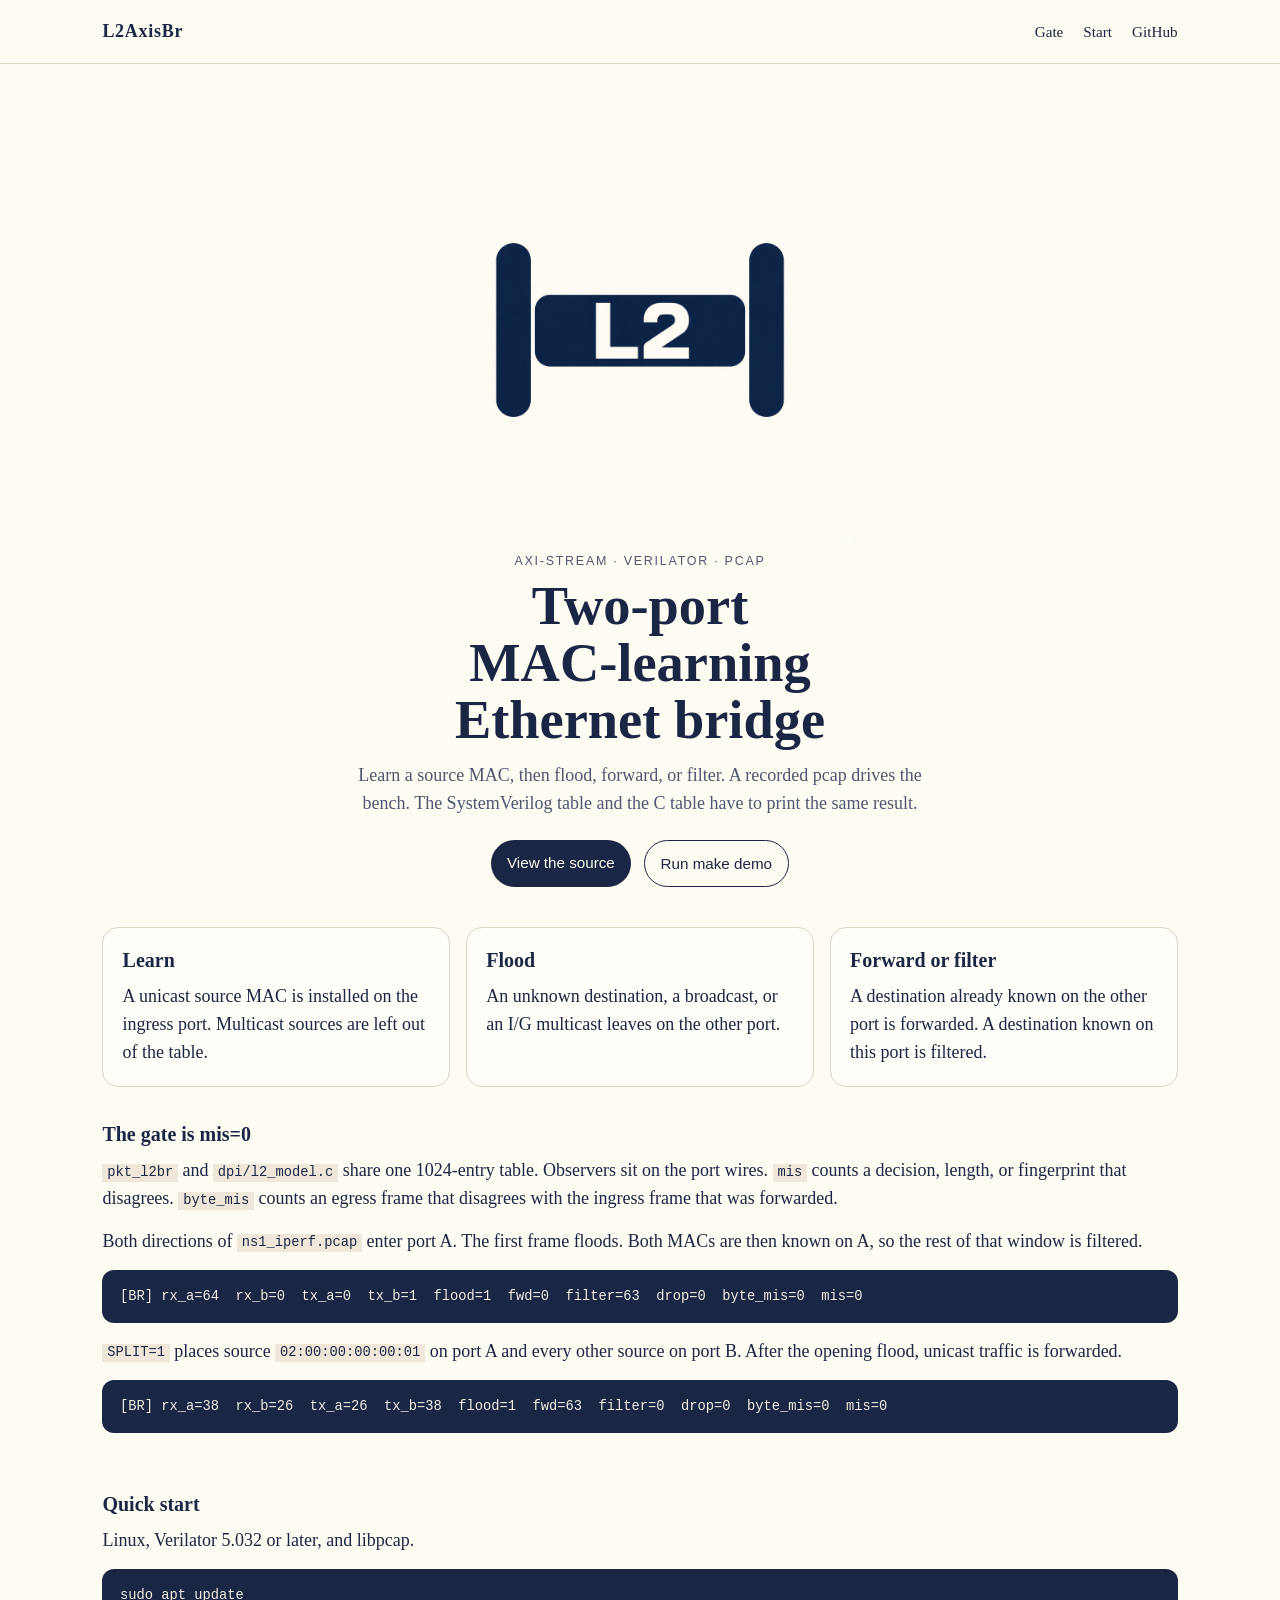
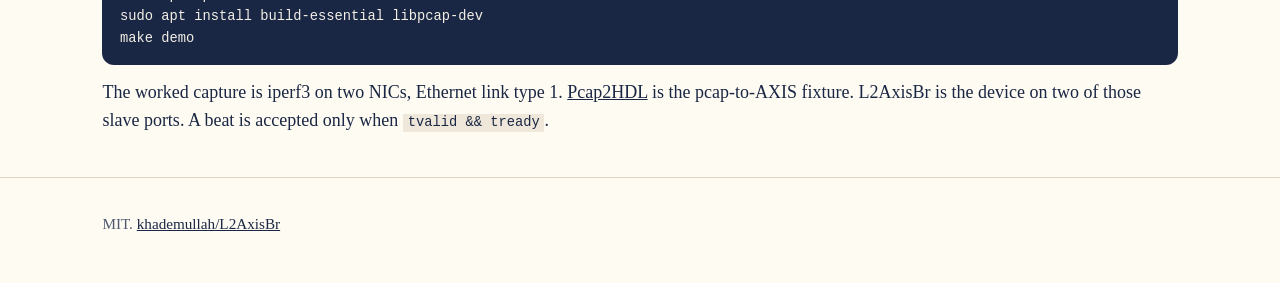
==== docs/index.html @ e2255aa2 "Add index.html" ====
<!DOCTYPE html>
<html lang="en">
<head>
  <meta charset="utf-8">
  <meta name="viewport" content="width=device-width, initial-scale=1">
  <title>L2AxisBr — two-port MAC-learning Ethernet bridge</title>
  <meta name="description" content="Two-port MAC-learning Ethernet bridge on AXI-Stream. Replay a pcap in Verilator. The SystemVerilog table and the C table have to agree.">
  <meta name="keywords" content="L2AxisBr, Ethernet bridge, AXI-Stream, MAC learning, SystemVerilog, Verilator, pcap, FPGA">
  <meta name="robots" content="index, follow">
  <link rel="canonical" href="https://khademullah.github.io/L2AxisBr/">
  <link rel="icon" href="logo.jpg" type="image/jpeg">
  <meta property="og:type" content="website">
  <meta property="og:title" content="L2AxisBr — two-port MAC-learning Ethernet bridge">
  <meta property="og:description" content="Learn a source MAC, then flood, forward, or filter. A pcap drives Verilator, and the RTL and a C model of the same table must agree.">
  <meta property="og:url" content="https://khademullah.github.io/L2AxisBr/">
  <meta property="og:image" content="https://khademullah.github.io/L2AxisBr/logo-2.jpg">
  <meta name="twitter:card" content="summary">
  <meta name="twitter:title" content="L2AxisBr — two-port MAC-learning Ethernet bridge">
  <meta name="twitter:description" content="Learn a source MAC, then flood, forward, or filter. A pcap drives Verilator, and the RTL and a C model of the same table must agree.">
  <meta name="twitter:image" content="https://khademullah.github.io/L2AxisBr/logo-2.jpg">
  <link rel="sitemap" type="application/xml" title="Sitemap" href="sitemap.xml">
  <link rel="sitemap" type="application/xml" title="Site" href="site.xml">
  <link rel="stylesheet" href="style.css">
  <script type="application/ld+json">
  {
    "@context": "https://schema.org",
    "@type": "SoftwareSourceCode",
    "name": "L2AxisBr",
    "description": "Two-port MAC-learning Ethernet bridge on AXI-Stream. Replay a pcap in Verilator. The SystemVerilog table and the C table have to agree.",
    "codeRepository": "https://github.com/khademullah/L2AxisBr",
    "programmingLanguage": ["SystemVerilog", "C"],
    "runtimePlatform": "Verilator",
    "license": "https://opensource.org/licenses/MIT",
    "author": {
      "@type": "Person",
      "name": "Khadem Ullah",
      "url": "https://github.com/khademullah"
    }
  }
  </script>
</head>
<body>
  <header class="bar">
    <a class="brand" href="#top">L2AxisBr</a>
    <nav>
      <a href="#gate">Gate</a>
      <a href="#start">Start</a>
      <a href="https://github.com/khademullah/L2AxisBr">GitHub</a>
    </nav>
  </header>

  <main id="top">
    <section class="hero">
      <img class="hero-logo" src="logo-2.jpg" width="640" height="640" alt="L2AxisBr: two ports joined by a bridge, with L2 on the bridge">
      <p class="kicker">AXI-Stream · Verilator · pcap</p>
      <h1>Two-port MAC&#8209;learning Ethernet bridge</h1>
      <p class="lede">Learn a source MAC, then flood, forward, or filter. A recorded pcap drives the bench. The SystemVerilog table and the C table have to print the same result.</p>
      <p class="actions">
        <a class="button" href="https://github.com/khademullah/L2AxisBr">View the source</a>
        <a class="button quiet" href="#start">Run make demo</a>
      </p>
    </section>

    <section class="rules" aria-label="Forwarding">
      <article>
        <h2>Learn</h2>
        <p>A unicast source MAC is installed on the ingress port. Multicast sources are left out of the table.</p>
      </article>
      <article>
        <h2>Flood</h2>
        <p>An unknown destination, a broadcast, or an I/G multicast leaves on the other port.</p>
      </article>
      <article>
        <h2>Forward or filter</h2>
        <p>A destination already known on the other port is forwarded. A destination known on this port is filtered.</p>
      </article>
    </section>

    <section id="gate">
      <h2>The gate is mis=0</h2>
      <p><code>pkt_l2br</code> and <code>dpi/l2_model.c</code> share one 1024-entry table. Observers sit on the port wires. <code>mis</code> counts a decision, length, or fingerprint that disagrees. <code>byte_mis</code> counts an egress frame that disagrees with the ingress frame that was forwarded.</p>
      <p>Both directions of <code>ns1_iperf.pcap</code> enter port A. The first frame floods. Both MACs are then known on A, so the rest of that window is filtered.</p>
      <pre><code>[BR] rx_a=64  rx_b=0  tx_a=0  tx_b=1  flood=1  fwd=0  filter=63  drop=0  byte_mis=0  mis=0</code></pre>
      <p><code>SPLIT=1</code> places source <code>02:00:00:00:00:01</code> on port A and every other source on port B. After the opening flood, unicast traffic is forwarded.</p>
      <pre><code>[BR] rx_a=38  rx_b=26  tx_a=26  tx_b=38  flood=1  fwd=63  filter=0  drop=0  byte_mis=0  mis=0</code></pre>
    </section>

    <section id="start">
      <h2>Quick start</h2>
      <p>Linux, Verilator 5.032 or later, and libpcap.</p>
      <pre><code>sudo apt update
sudo apt install build-essential libpcap-dev
make demo</code></pre>
      <p>The worked capture is iperf3 on two NICs, Ethernet link type 1. <a href="https://github.com/khademullah/Pcap2HDL">Pcap2HDL</a> is the pcap-to-AXIS fixture. L2AxisBr is the device on two of those slave ports. A beat is accepted only when <code>tvalid &amp;&amp; tready</code>.</p>
    </section>
  </main>

  <footer>
    <p>MIT. <a href="https://github.com/khademullah/L2AxisBr">khademullah/L2AxisBr</a></p>
  </footer>
</body>
</html>
---- docs/style.css ----
:root {
  --paper: #fefbf2;
  --ink: #1a2744;
  --muted: #4d5870;
  --line: #ddd4c4;
  --card: #fffdf8;
}

* { box-sizing: border-box; }

html { scroll-behavior: smooth; }

body {
  margin: 0;
  color: var(--ink);
  background: var(--paper);
  font: 18px/1.55 "Iowan Old Style", Palatino, "Palatino Linotype", Georgia, serif;
}

a { color: var(--ink); }

code, pre {
  font-family: "IBM Plex Mono", "Source Code Pro", ui-monospace, monospace;
  font-size: 0.86rem;
}

code {
  background: #efe8da;
  padding: 0.1em 0.35em;
}

.bar {
  display: flex;
  justify-content: space-between;
  align-items: baseline;
  gap: 1rem;
  padding: 1.1rem 8vw;
  border-bottom: 1px solid var(--line);
}

.brand {
  font-weight: 700;
  letter-spacing: 0.04em;
  text-decoration: none;
}

nav { display: flex; gap: 1.25rem; }

nav a { text-decoration: none; font-size: 0.95rem; }

nav a:hover { text-decoration: underline; }

.hero {
  padding: 3.5rem 8vw 2.5rem;
  text-align: center;
}

.hero-logo {
  width: min(420px, 78vw);
  height: auto;
  background: transparent;
}

.kicker {
  margin: 0.2rem 0 0.4rem;
  letter-spacing: 0.14em;
  text-transform: uppercase;
  font-size: 0.78rem;
  color: var(--muted);
  font-family: "IBM Plex Sans", "Segoe UI", sans-serif;
}

h1 {
  margin: 0 auto 0.8rem;
  max-width: 18ch;
  font-size: clamp(2.1rem, 5vw, 3.4rem);
  line-height: 1.05;
  font-weight: 650;
}

.lede {
  max-width: 38rem;
  margin: 0 auto 1.4rem;
  color: var(--muted);
}

.actions { display: flex; justify-content: center; gap: 0.8rem; flex-wrap: wrap; }

.button {
  display: inline-block;
  background: var(--ink);
  color: var(--paper);
  text-decoration: none;
  padding: 0.65rem 1rem;
  border-radius: 999px;
  font-family: "IBM Plex Sans", "Segoe UI", sans-serif;
  font-size: 0.95rem;
}

.button.quiet {
  background: transparent;
  color: var(--ink);
  border: 1px solid var(--ink);
}

.rules {
  display: grid;
  grid-template-columns: repeat(3, 1fr);
  gap: 1rem;
  padding: 0 8vw 2rem;
}

.rules article {
  background: var(--card);
  border: 1px solid var(--line);
  border-radius: 16px;
  padding: 1.1rem 1.2rem 1.2rem;
}

.rules h2, section h2 { margin: 0 0 0.45rem; font-size: 1.25rem; }

.rules p, section p { margin: 0; }

section { padding: 0 8vw 2.6rem; }

section p + p, section p + pre, section pre + p { margin-top: 0.9rem; }

pre {
  background: var(--ink);
  color: #f3efe6;
  padding: 1rem 1.1rem;
  border-radius: 12px;
  overflow-x: auto;
}

pre code { background: transparent; color: inherit; padding: 0; }

footer {
  border-top: 1px solid var(--line);
  padding: 1.2rem 8vw 2rem;
  color: var(--muted);
  font-size: 0.95rem;
}

@media (max-width: 800px) {
  .rules { grid-template-columns: 1fr; }
  .bar, .hero, .rules, section, footer { padding-left: 1.25rem; padding-right: 1.25rem; }
}
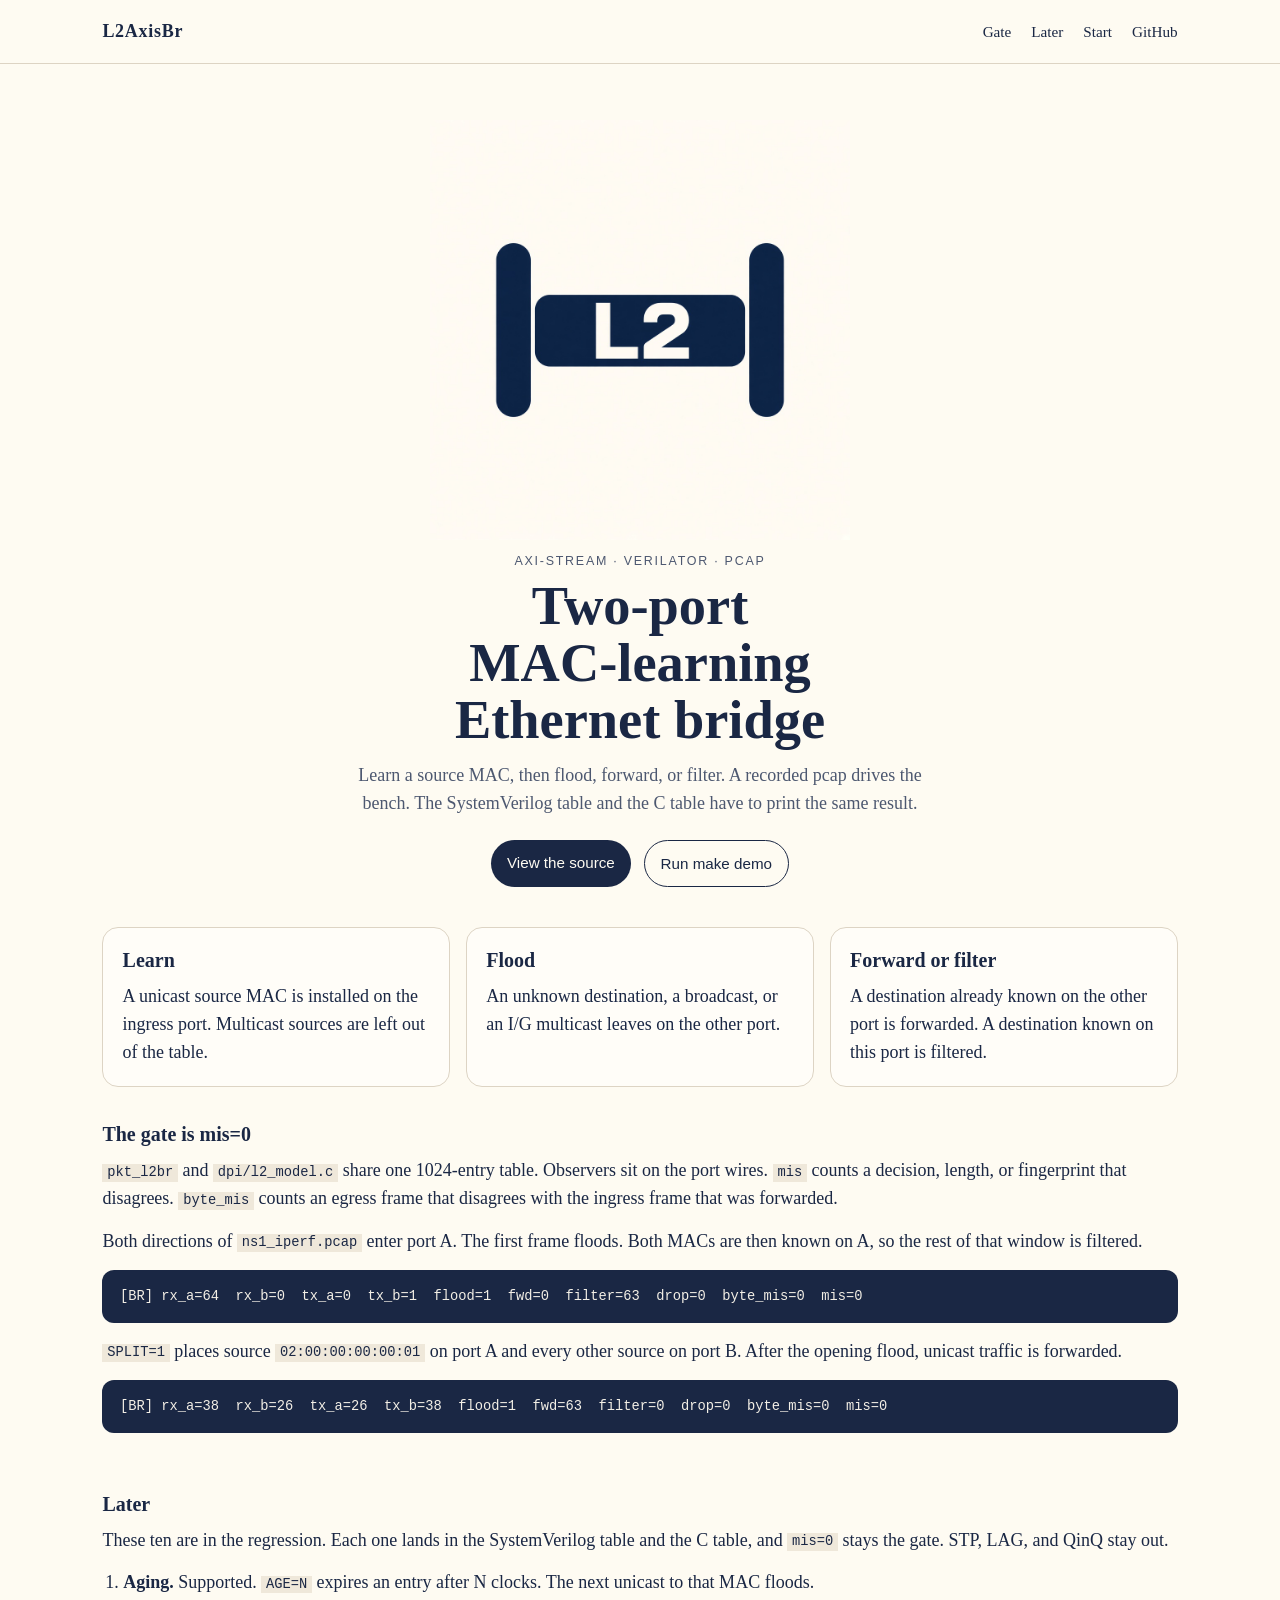
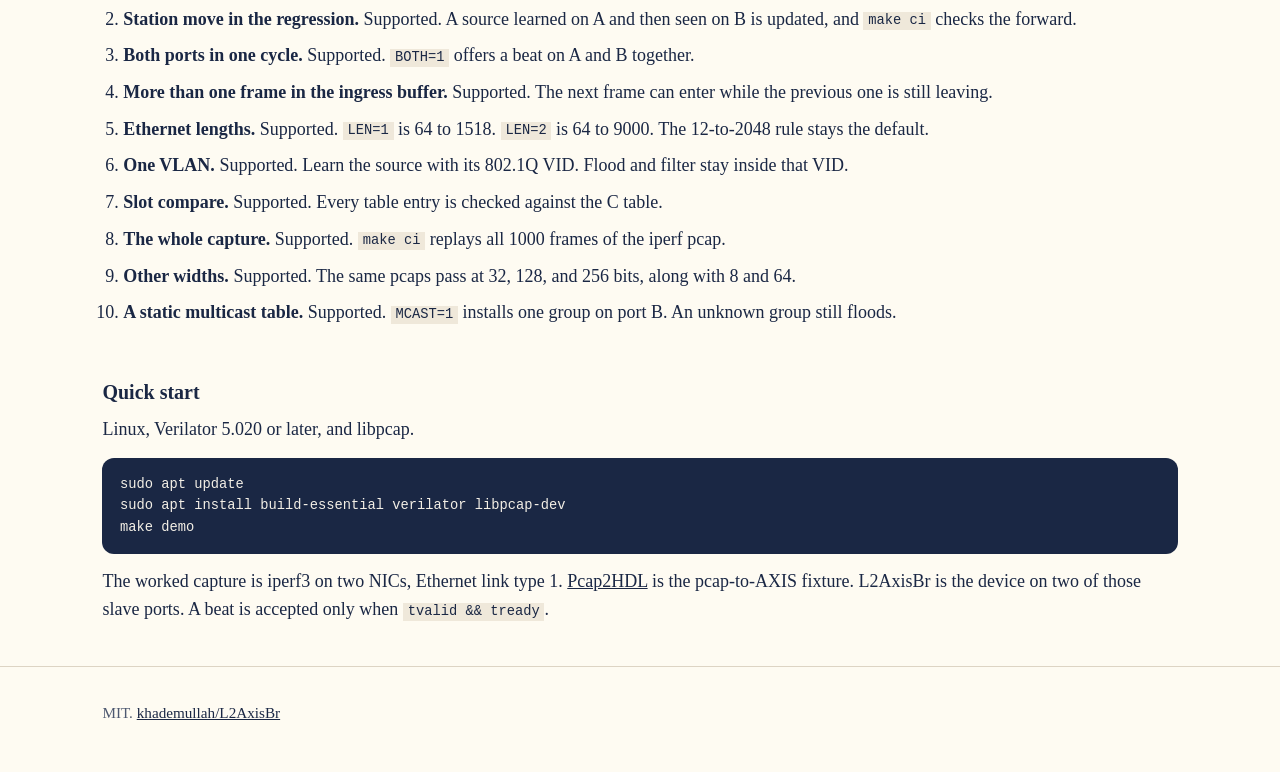
==== commit 34673fa3: "Add the ten regression features and build CI with packaged Verilator. Aging, VLAN, length modes, a s" ====
--- a/docs/index.html
+++ b/docs/index.html
@@ -44,6 +44,7 @@
     <a class="brand" href="#top">L2AxisBr</a>
     <nav>
       <a href="#gate">Gate</a>
+      <a href="#later">Later</a>
       <a href="#start">Start</a>
       <a href="https://github.com/khademullah/L2AxisBr">GitHub</a>
     </nav>
@@ -85,11 +86,28 @@
       <pre><code>[BR] rx_a=38  rx_b=26  tx_a=26  tx_b=38  flood=1  fwd=63  filter=0  drop=0  byte_mis=0  mis=0</code></pre>
     </section>
 
+    <section id="later">
+      <h2>Later</h2>
+      <p>These ten are in the regression. Each one lands in the SystemVerilog table and the C table, and <code>mis=0</code> stays the gate. STP, LAG, and QinQ stay out.</p>
+      <ol>
+        <li><strong>Aging.</strong> Supported. <code>AGE=N</code> expires an entry after N clocks. The next unicast to that MAC floods.</li>
+        <li><strong>Station move in the regression.</strong> Supported. A source learned on A and then seen on B is updated, and <code>make ci</code> checks the forward.</li>
+        <li><strong>Both ports in one cycle.</strong> Supported. <code>BOTH=1</code> offers a beat on A and B together.</li>
+        <li><strong>More than one frame in the ingress buffer.</strong> Supported. The next frame can enter while the previous one is still leaving.</li>
+        <li><strong>Ethernet lengths.</strong> Supported. <code>LEN=1</code> is 64 to 1518. <code>LEN=2</code> is 64 to 9000. The 12-to-2048 rule stays the default.</li>
+        <li><strong>One VLAN.</strong> Supported. Learn the source with its 802.1Q VID. Flood and filter stay inside that VID.</li>
+        <li><strong>Slot compare.</strong> Supported. Every table entry is checked against the C table.</li>
+        <li><strong>The whole capture.</strong> Supported. <code>make ci</code> replays all 1000 frames of the iperf pcap.</li>
+        <li><strong>Other widths.</strong> Supported. The same pcaps pass at 32, 128, and 256 bits, along with 8 and 64.</li>
+        <li><strong>A static multicast table.</strong> Supported. <code>MCAST=1</code> installs one group on port B. An unknown group still floods.</li>
+      </ol>
+    </section>
+
     <section id="start">
       <h2>Quick start</h2>
-      <p>Linux, Verilator 5.032 or later, and libpcap.</p>
+      <p>Linux, Verilator 5.020 or later, and libpcap.</p>
       <pre><code>sudo apt update
-sudo apt install build-essential libpcap-dev
+sudo apt install build-essential verilator libpcap-dev
 make demo</code></pre>
       <p>The worked capture is iperf3 on two NICs, Ethernet link type 1. <a href="https://github.com/khademullah/Pcap2HDL">Pcap2HDL</a> is the pcap-to-AXIS fixture. L2AxisBr is the device on two of those slave ports. A beat is accepted only when <code>tvalid &amp;&amp; tready</code>.</p>
     </section>
--- a/docs/style.css
+++ b/docs/style.css
@@ -123,7 +123,13 @@
 
 section { padding: 0 8vw 2.6rem; }
 
-section p + p, section p + pre, section pre + p { margin-top: 0.9rem; }
+section p + p, section p + pre, section pre + p, section p + ol { margin-top: 0.9rem; }
+
+#later ol { margin: 0.9rem 0 0; padding-left: 1.3rem; }
+
+#later li { margin: 0.55rem 0; }
+
+#later li strong { font-weight: 650; }
 
 pre {
   background: var(--ink);
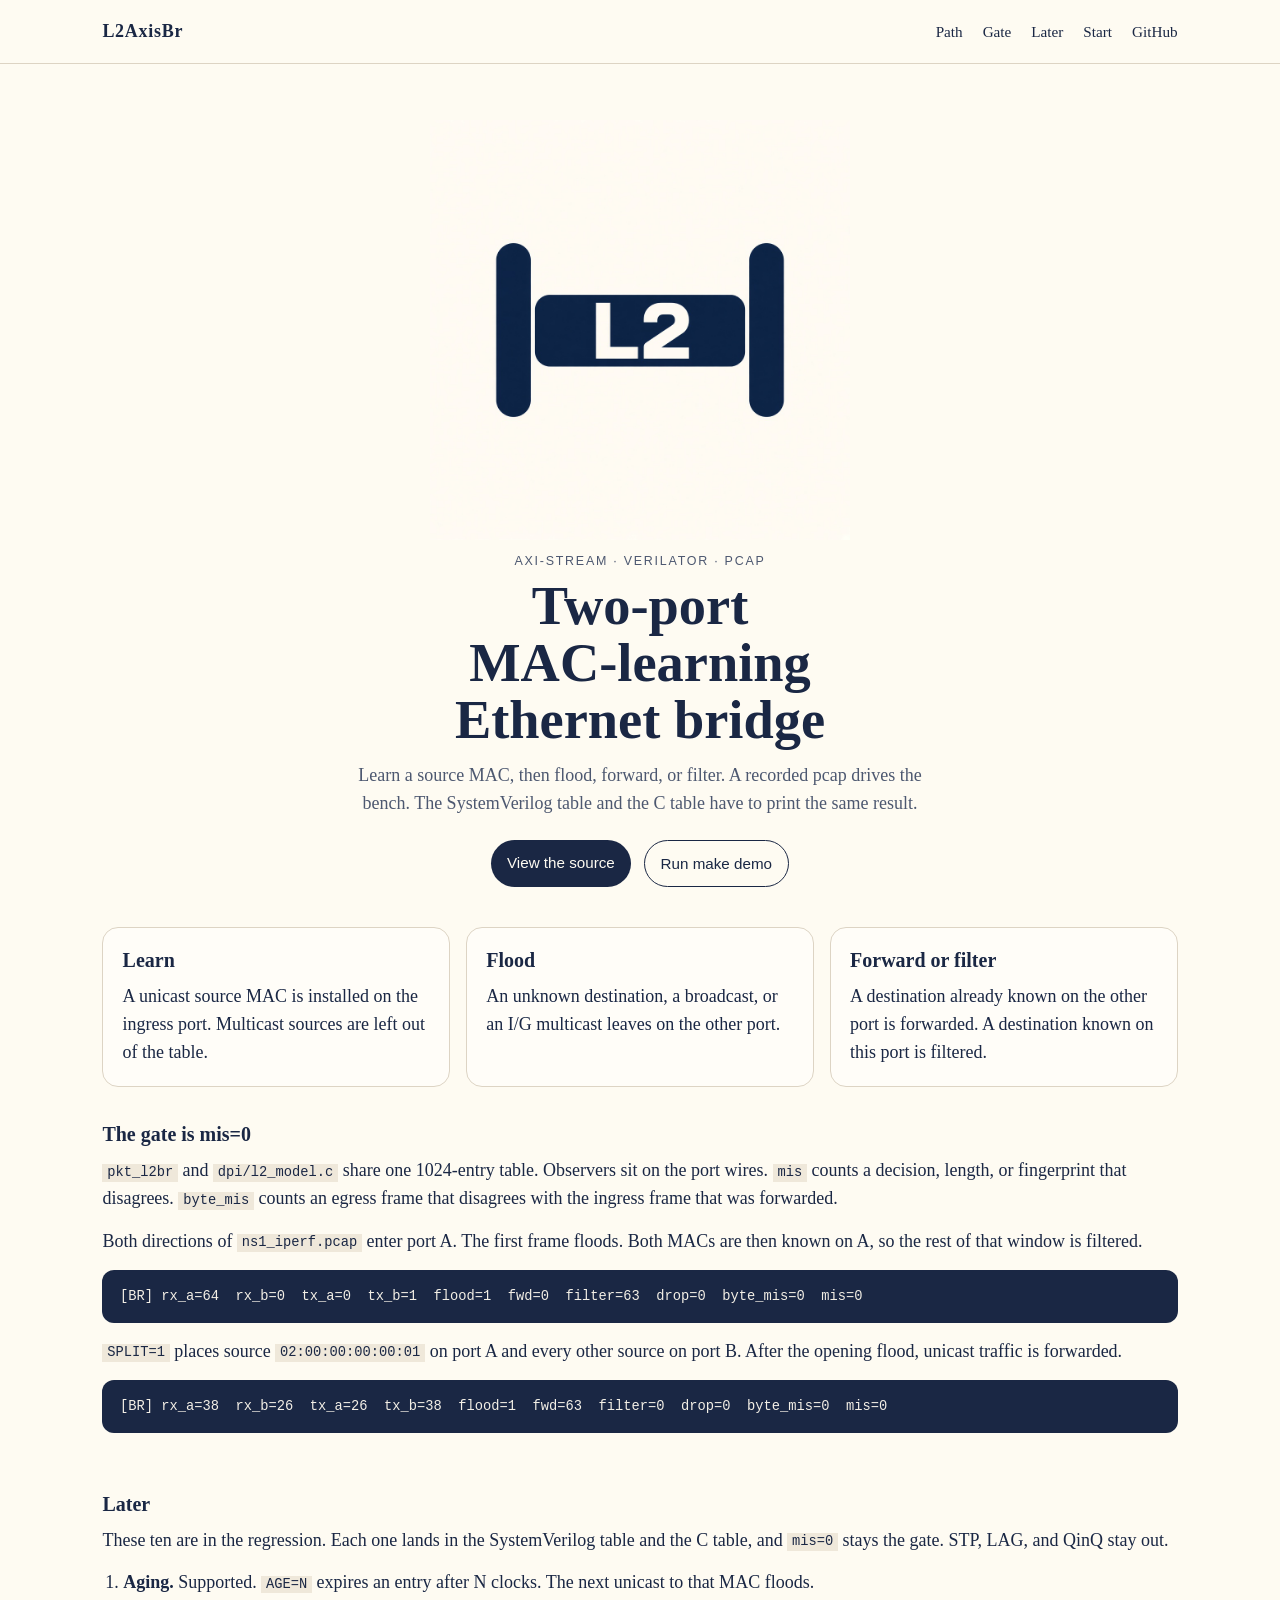
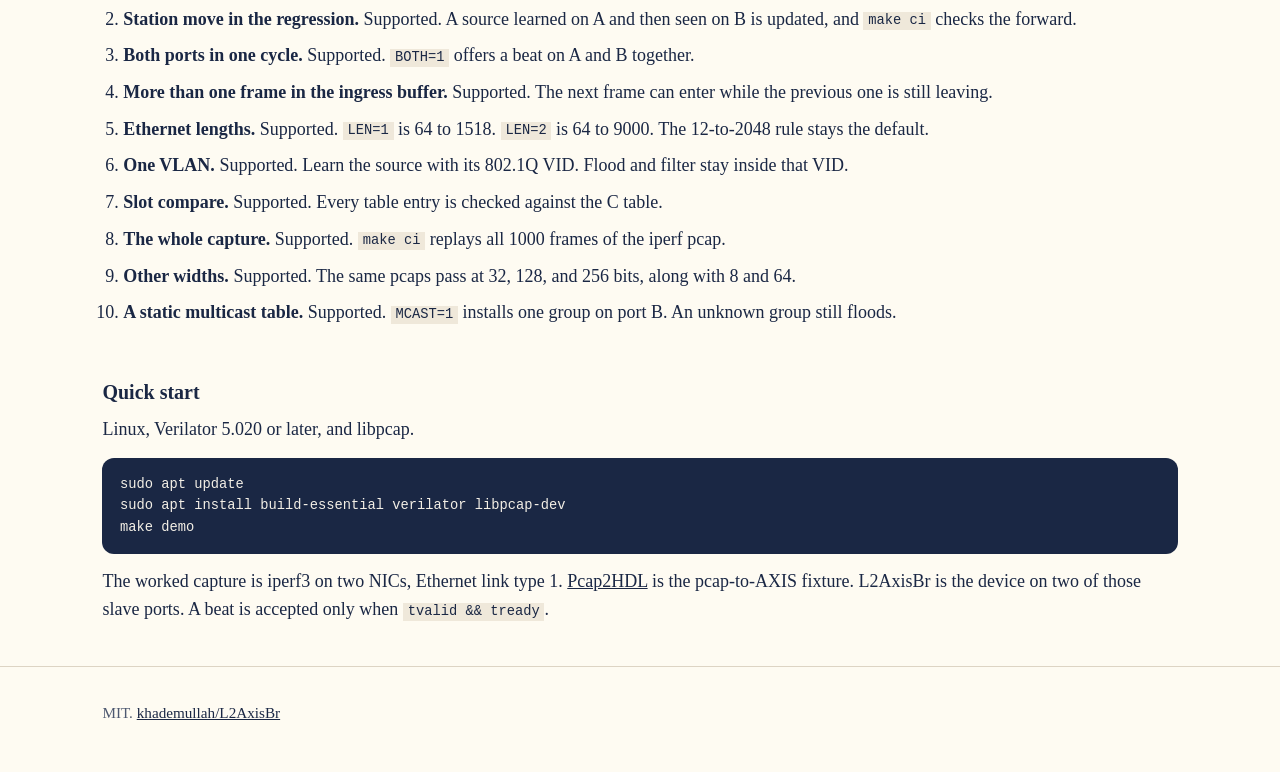
==== commit f00828f4: "Update index.html" ====
--- a/docs/index.html
+++ b/docs/index.html
@@ -43,6 +43,7 @@
   <header class="bar">
     <a class="brand" href="#top">L2AxisBr</a>
     <nav>
+      <a href="path.html">Path</a>
       <a href="#gate">Gate</a>
       <a href="#later">Later</a>
       <a href="#start">Start</a>
--- a/docs/style.css
+++ b/docs/style.css
@@ -123,6 +123,13 @@
 
 section { padding: 0 8vw 2.6rem; }
 
+.step img {
+  width: 100%;
+  height: auto;
+  margin-top: 0.9rem;
+  border: 1px solid var(--line);
+}
+
 section p + p, section p + pre, section pre + p, section p + ol { margin-top: 0.9rem; }
 
 #later ol { margin: 0.9rem 0 0; padding-left: 1.3rem; }
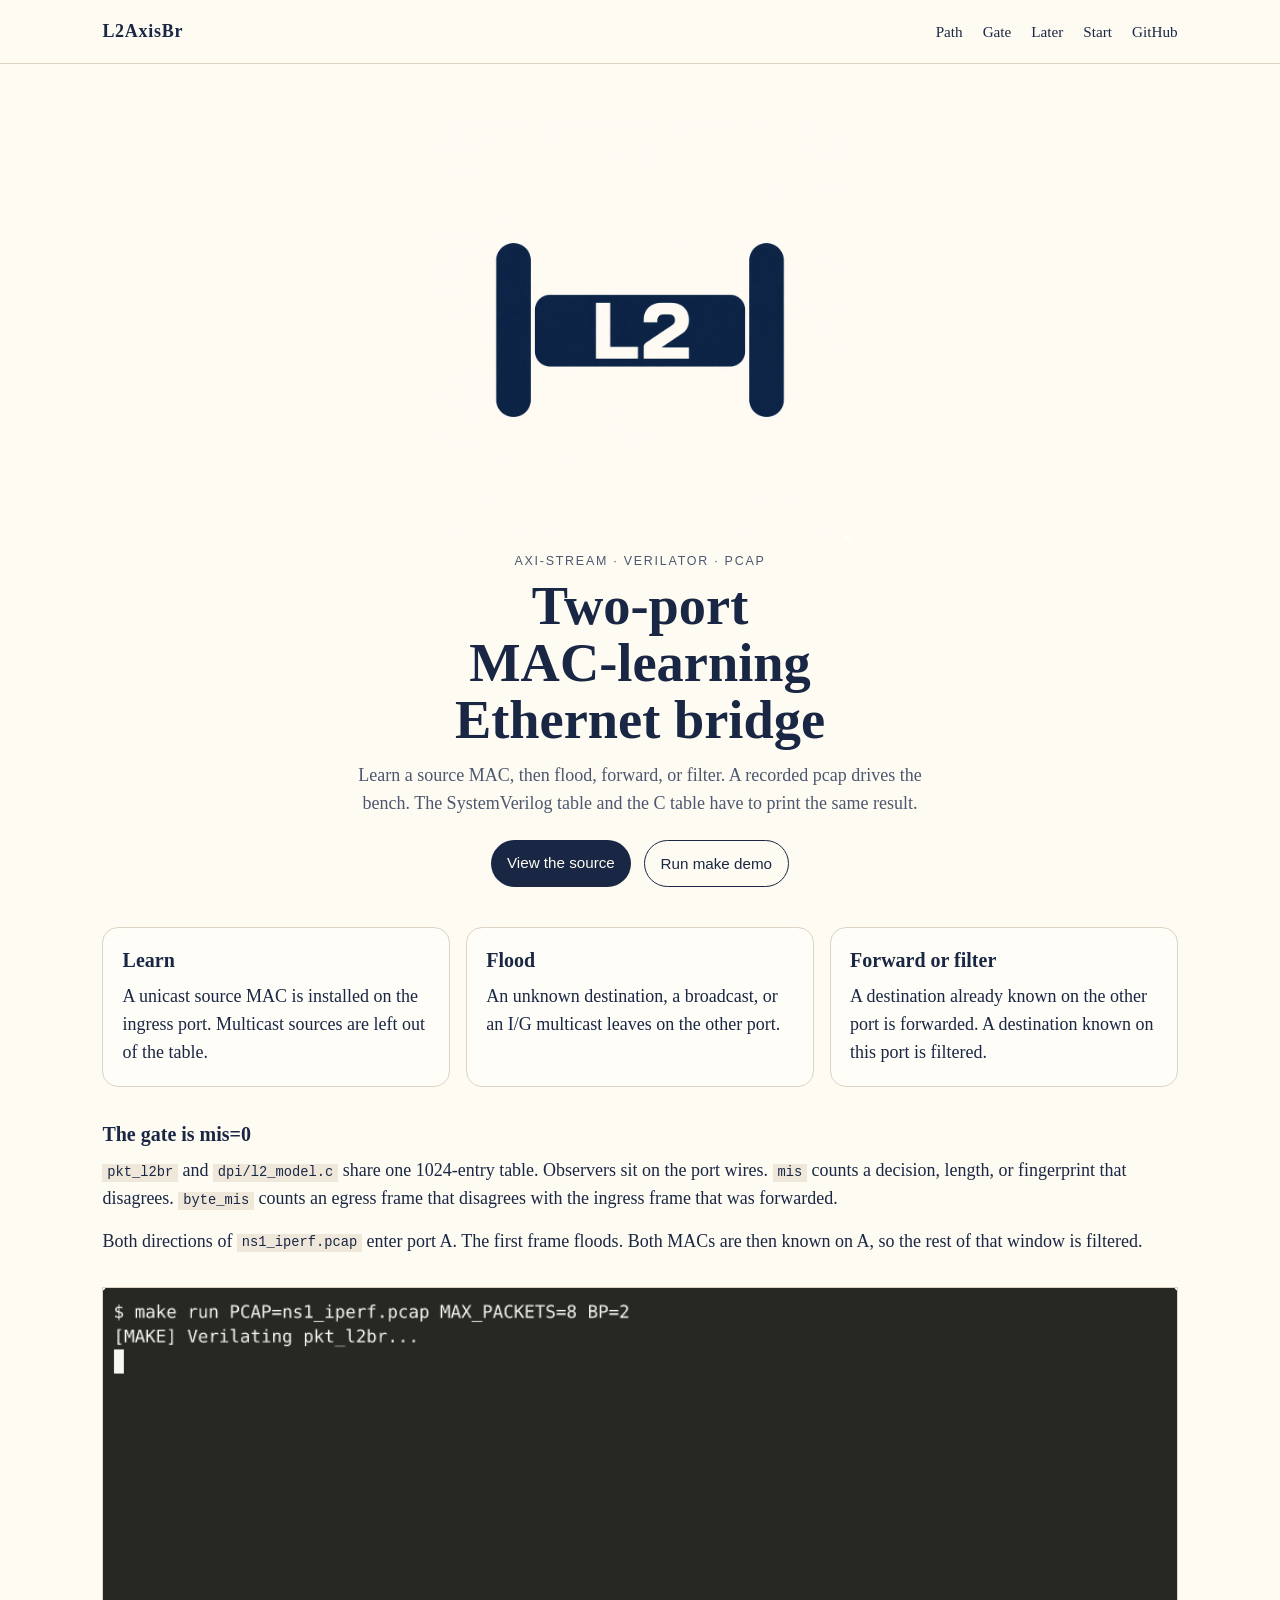
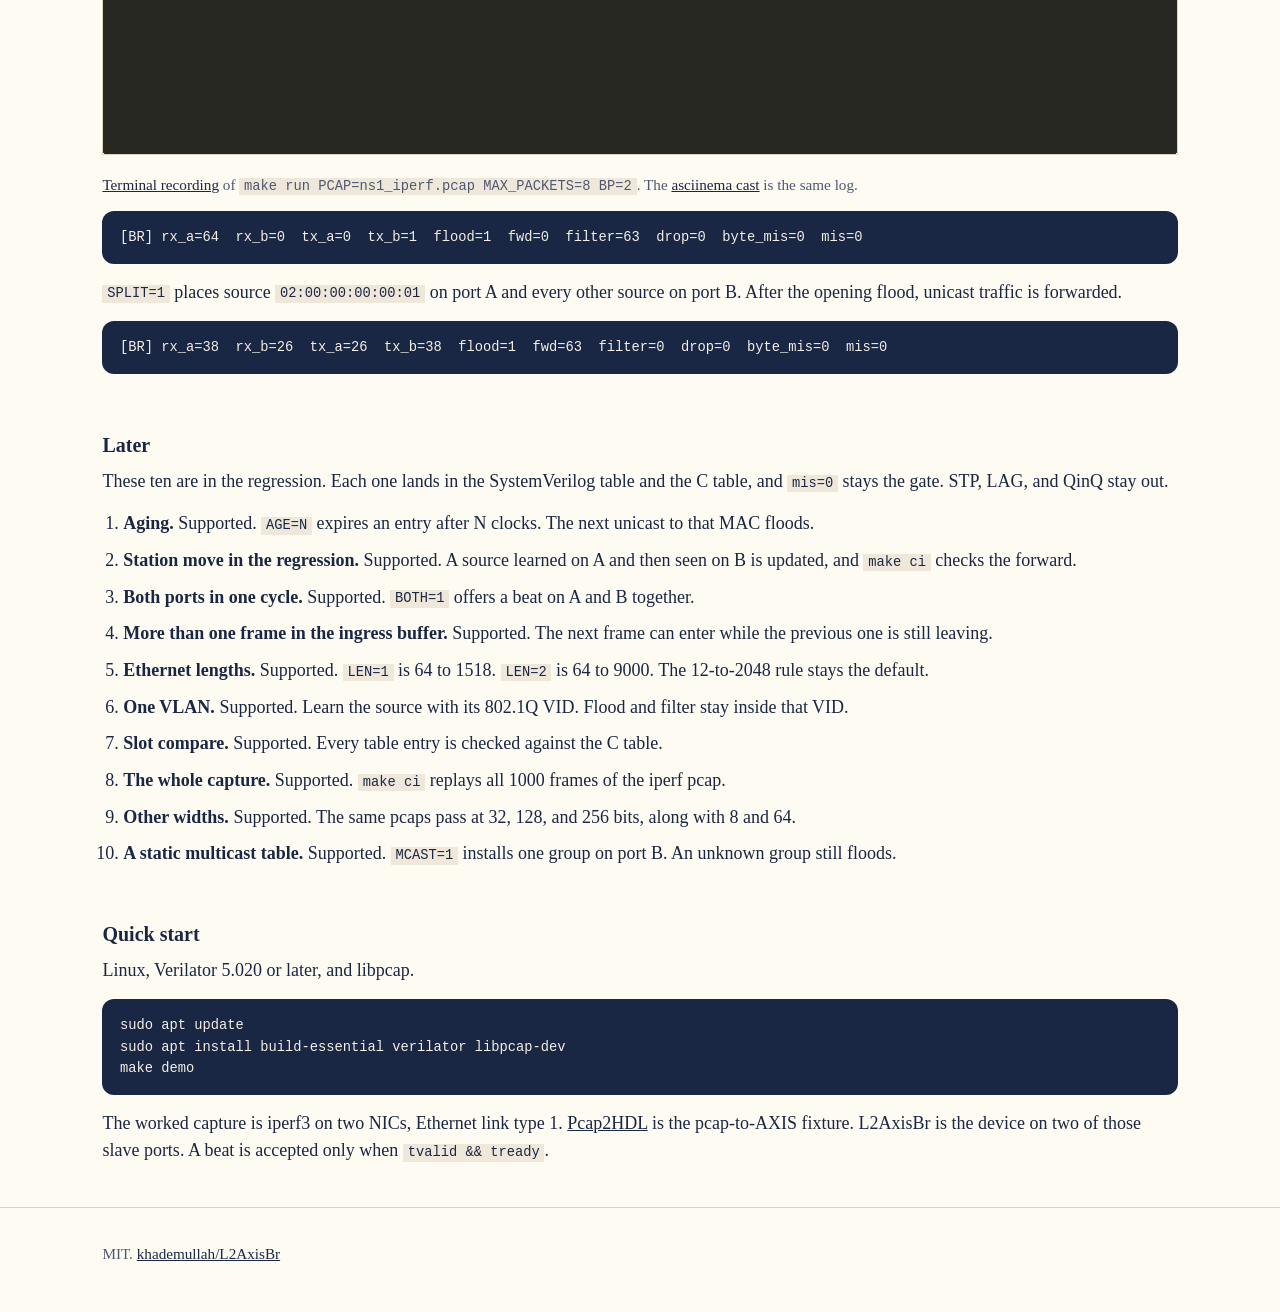
==== commit 14347c84: "Update index.html" ====
--- a/docs/index.html
+++ b/docs/index.html
@@ -82,6 +82,10 @@
       <h2>The gate is mis=0</h2>
       <p><code>pkt_l2br</code> and <code>dpi/l2_model.c</code> share one 1024-entry table. Observers sit on the port wires. <code>mis</code> counts a decision, length, or fingerprint that disagrees. <code>byte_mis</code> counts an egress frame that disagrees with the ingress frame that was forwarded.</p>
       <p>Both directions of <code>ns1_iperf.pcap</code> enter port A. The first frame floods. Both MACs are then known on A, so the rest of that window is filtered.</p>
+      <figure class="demo">
+        <img src="demo.gif" alt="make run on the first 8 frames: packet 1 floods, the next frames are filtered, mis=0">
+        <figcaption><a href="demo.gif">Terminal recording</a> of <code>make run PCAP=ns1_iperf.pcap MAX_PACKETS=8 BP=2</code>. The <a href="demo.cast">asciinema cast</a> is the same log.</figcaption>
+      </figure>
       <pre><code>[BR] rx_a=64  rx_b=0  tx_a=0  tx_b=1  flood=1  fwd=0  filter=63  drop=0  byte_mis=0  mis=0</code></pre>
       <p><code>SPLIT=1</code> places source <code>02:00:00:00:00:01</code> on port A and every other source on port B. After the opening flood, unicast traffic is forwarded.</p>
       <pre><code>[BR] rx_a=38  rx_b=26  tx_a=26  tx_b=38  flood=1  fwd=63  filter=0  drop=0  byte_mis=0  mis=0</code></pre>
--- a/docs/style.css
+++ b/docs/style.css
@@ -123,12 +123,15 @@
 
 section { padding: 0 8vw 2.6rem; }
 
-.step img {
+.step img, .demo img {
   width: 100%;
   height: auto;
   margin-top: 0.9rem;
   border: 1px solid var(--line);
 }
+
+.demo { margin: 1.1rem 0 0; }
+.demo figcaption { margin-top: 0.55rem; color: var(--muted); font-size: 0.95rem; }
 
 section p + p, section p + pre, section pre + p, section p + ol { margin-top: 0.9rem; }
 
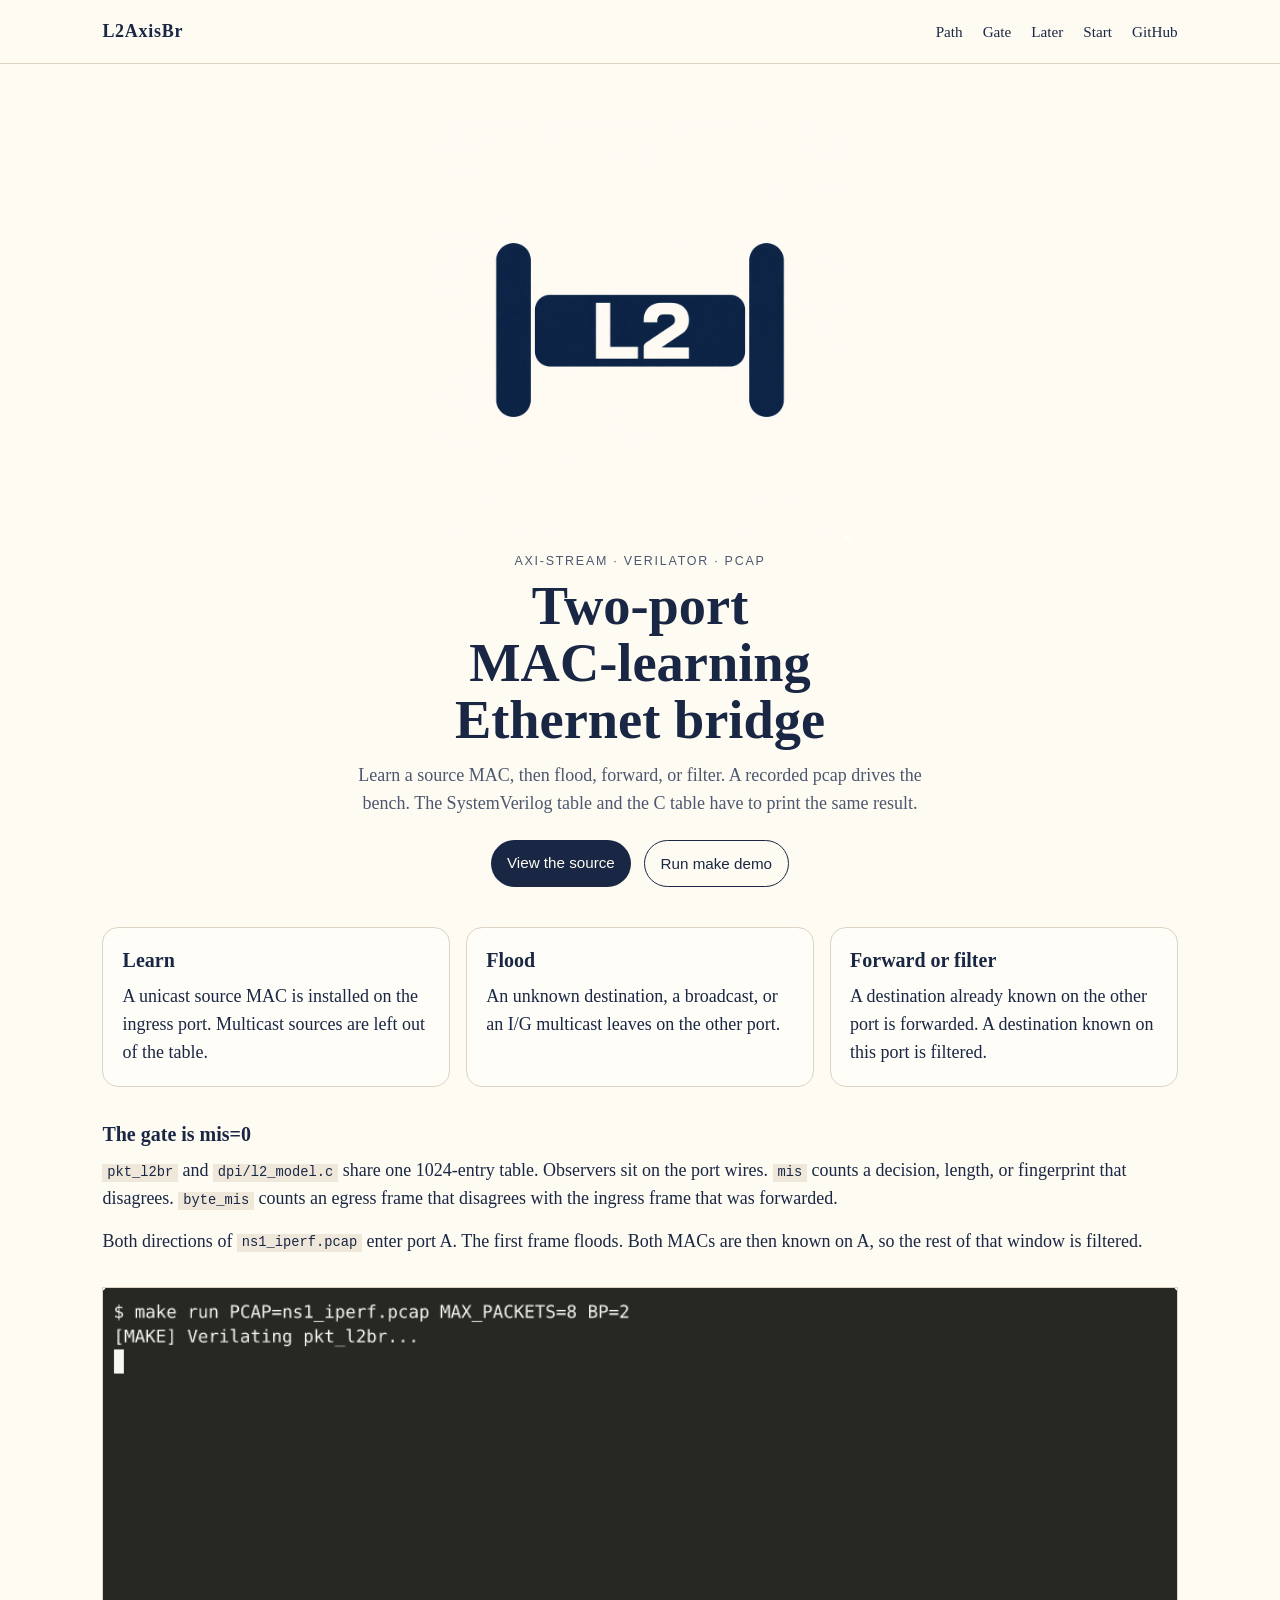
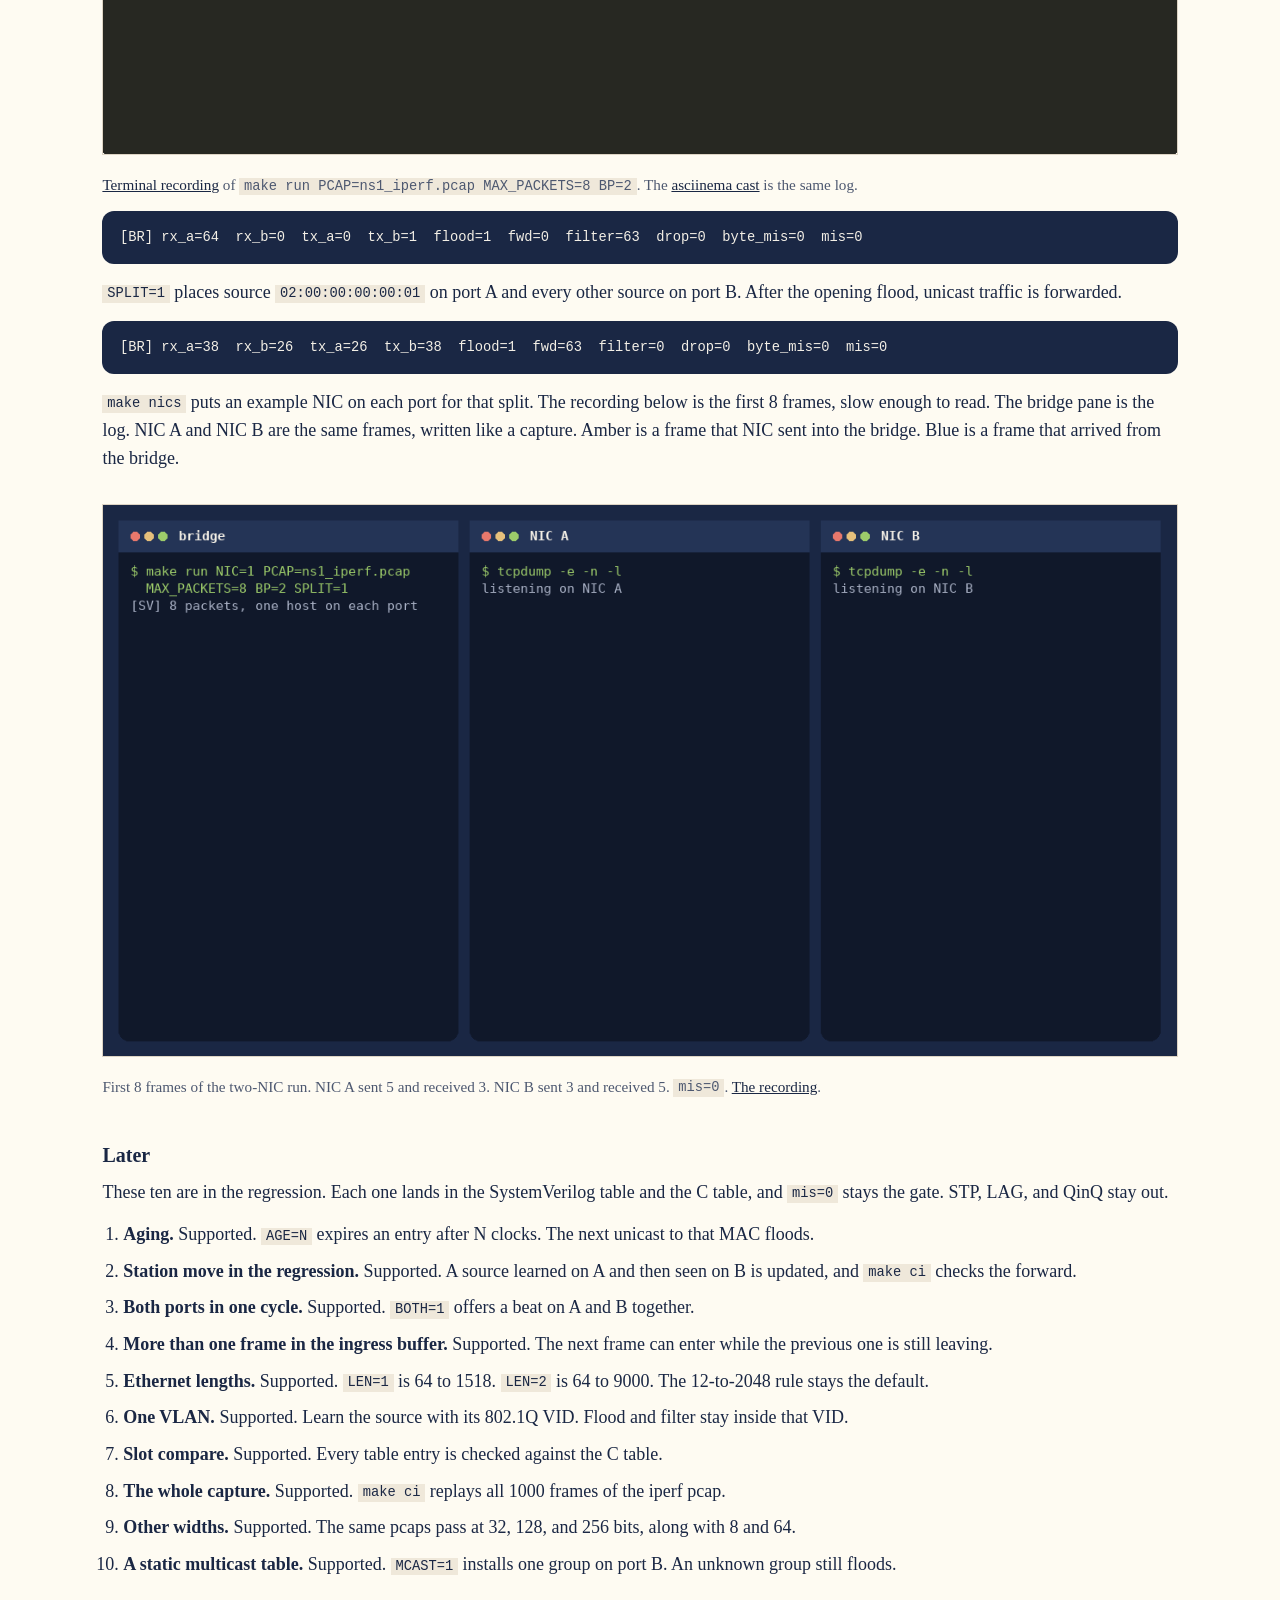
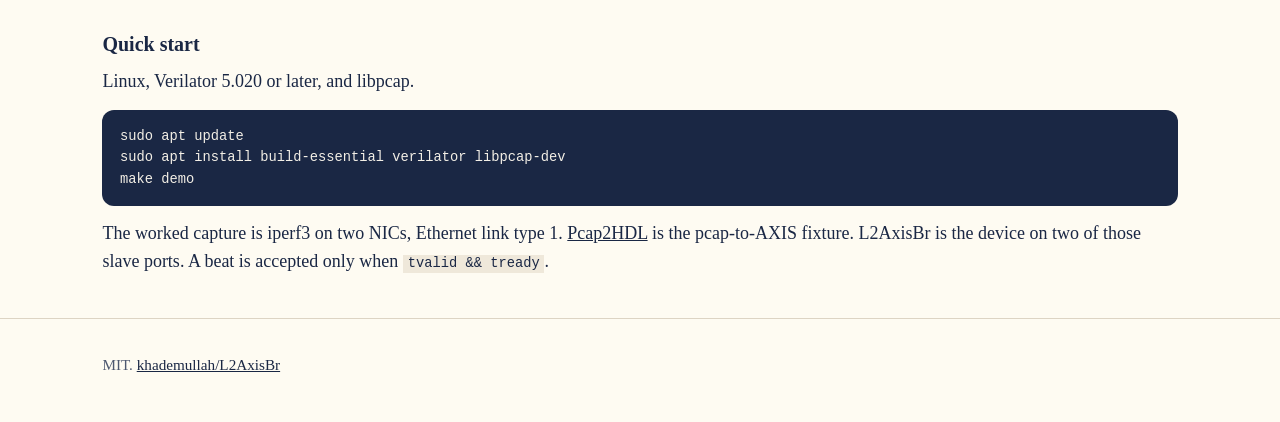
==== commit 082cecf2: "Update index.html" ====
--- a/docs/index.html
+++ b/docs/index.html
@@ -89,6 +89,11 @@
       <pre><code>[BR] rx_a=64  rx_b=0  tx_a=0  tx_b=1  flood=1  fwd=0  filter=63  drop=0  byte_mis=0  mis=0</code></pre>
       <p><code>SPLIT=1</code> places source <code>02:00:00:00:00:01</code> on port A and every other source on port B. After the opening flood, unicast traffic is forwarded.</p>
       <pre><code>[BR] rx_a=38  rx_b=26  tx_a=26  tx_b=38  flood=1  fwd=63  filter=0  drop=0  byte_mis=0  mis=0</code></pre>
+      <p><code>make nics</code> puts an example NIC on each port for that split. The recording below is the first 8 frames, slow enough to read. The bridge pane is the log. NIC A and NIC B are the same frames, written like a capture. Amber is a frame that NIC sent into the bridge. Blue is a frame that arrived from the bridge.</p>
+      <figure class="demo">
+        <img src="nics.gif" alt="Three terminals. The bridge floods the first frame from NIC A to NIC B, then forwards the return frame from NIC B to NIC A.">
+        <figcaption>First 8 frames of the two-NIC run. NIC A sent 5 and received 3. NIC B sent 3 and received 5. <code>mis=0</code>. <a href="nics.gif">The recording</a>.</figcaption>
+      </figure>
     </section>
 
     <section id="later">
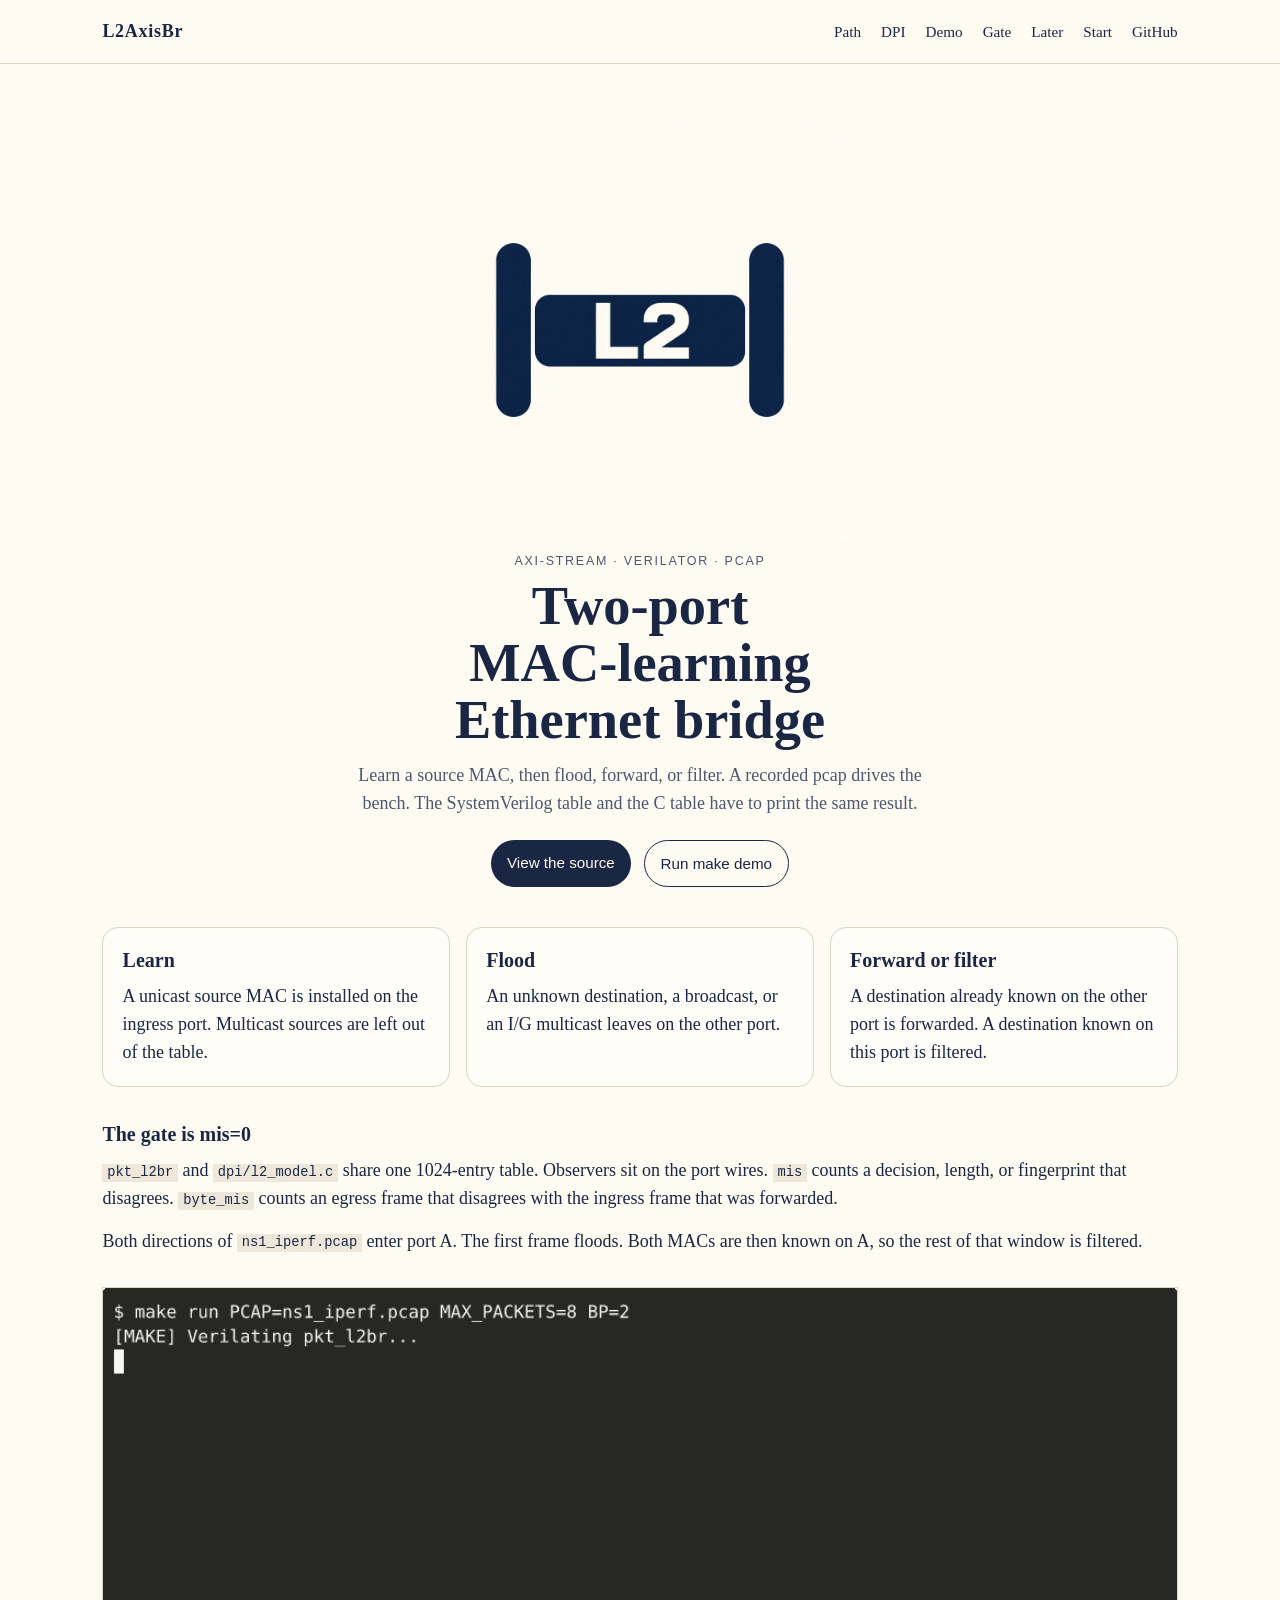
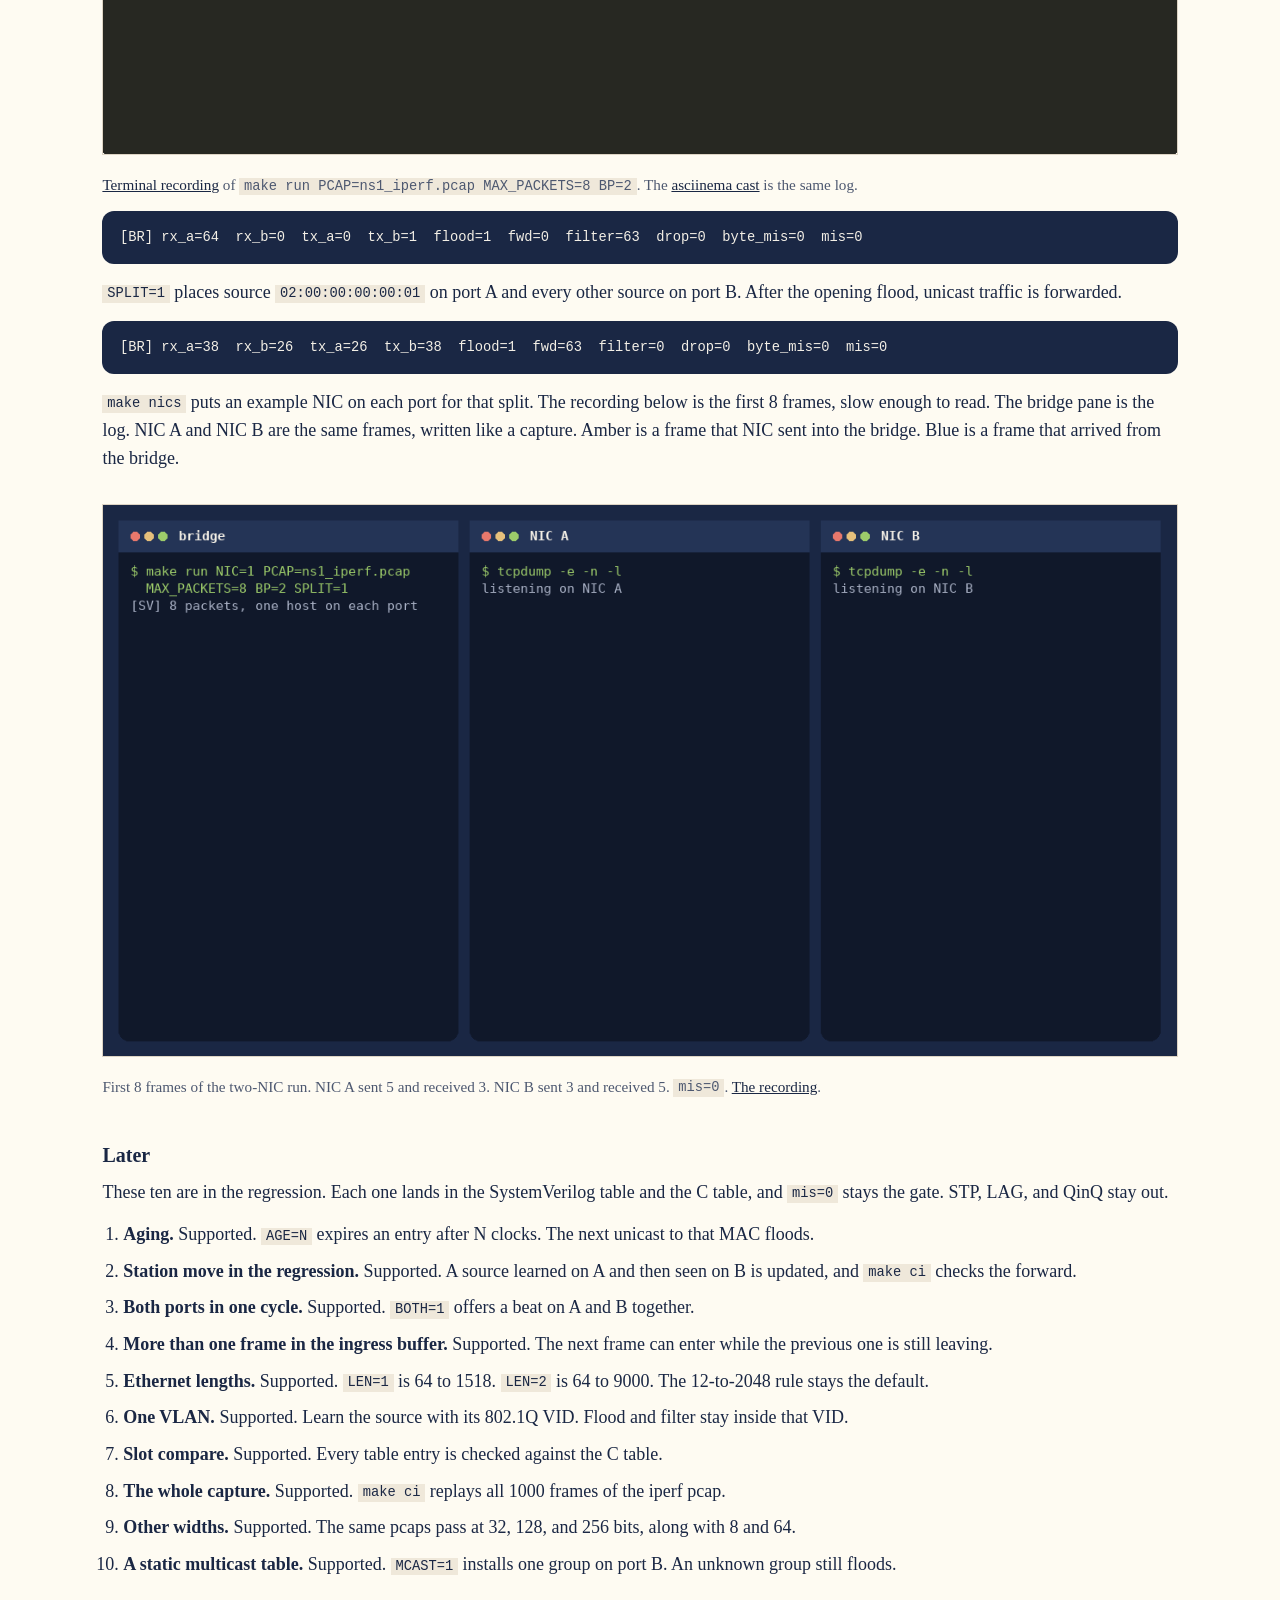
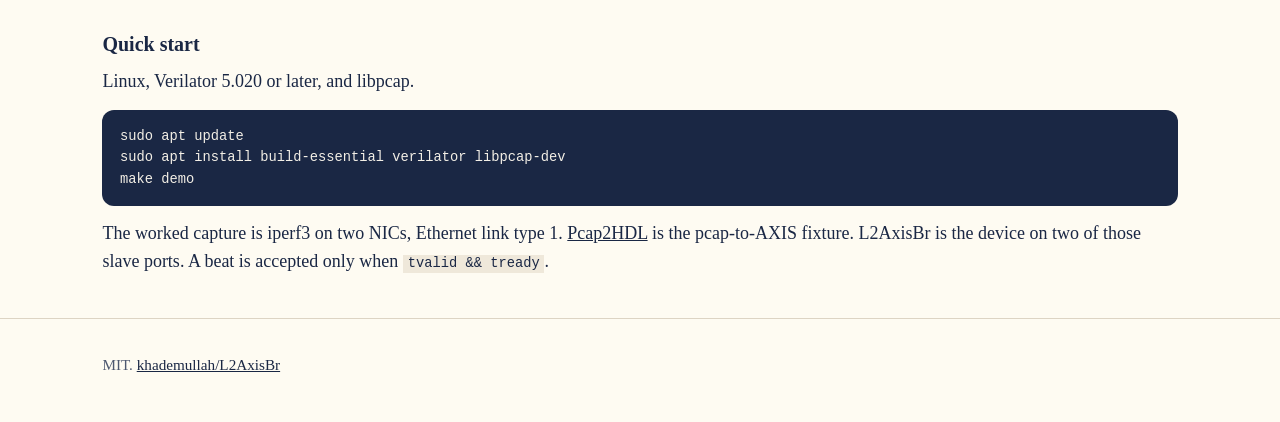
==== commit f004232b: "Update index.html" ====
--- a/docs/index.html
+++ b/docs/index.html
@@ -44,6 +44,8 @@
     <a class="brand" href="#top">L2AxisBr</a>
     <nav>
       <a href="path.html">Path</a>
+      <a href="dpi.html">DPI</a>
+      <a href="run.html">Demo</a>
       <a href="#gate">Gate</a>
       <a href="#later">Later</a>
       <a href="#start">Start</a>
--- a/docs/style.css
+++ b/docs/style.css
@@ -151,6 +151,32 @@
 
 pre code { background: transparent; color: inherit; padding: 0; }
 
+.table-wrap { overflow-x: auto; margin-top: 0.9rem; }
+
+table {
+  width: 100%;
+  border-collapse: collapse;
+  font-size: 0.92rem;
+}
+
+th, td {
+  text-align: left;
+  vertical-align: top;
+  padding: 0.5rem 0.7rem 0.5rem 0;
+  border-bottom: 1px solid var(--line);
+}
+
+th {
+  font-family: "IBM Plex Sans", "Segoe UI", sans-serif;
+  font-size: 0.75rem;
+  letter-spacing: 0.08em;
+  text-transform: uppercase;
+  color: var(--muted);
+  font-weight: 650;
+}
+
+td code { white-space: nowrap; }
+
 footer {
   border-top: 1px solid var(--line);
   padding: 1.2rem 8vw 2rem;
